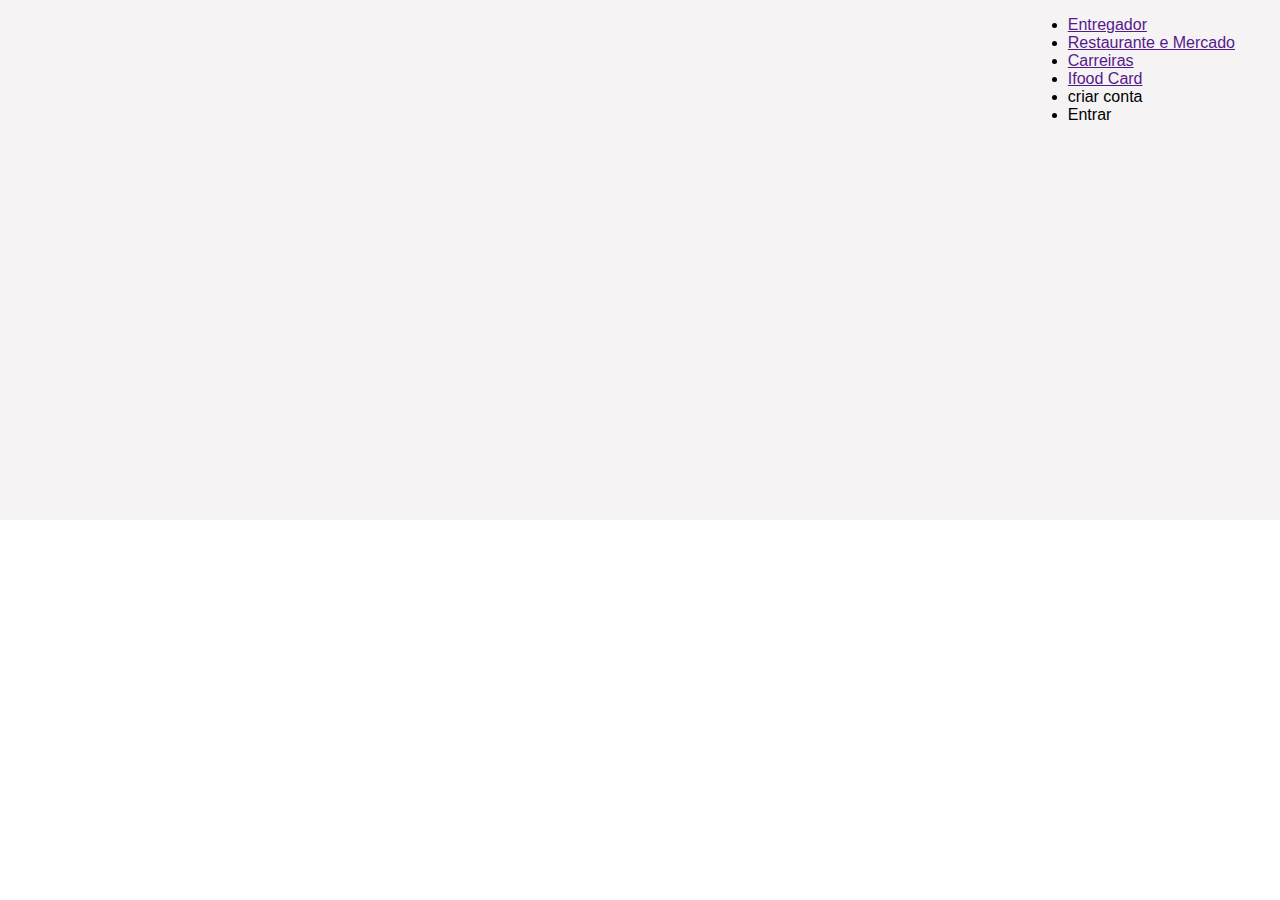
==== Ifood Início/index.html @ 611120ad "gio" ====
<!DOCTYPE html>
<html lang="pt-BR">
<head>
    <meta charset="UTF-8">
    <meta name="viewport" content="width=device-width, initial-scale=1.0">
    <link rel="stylesheet" href="style.css">
    <title>Delivery de Comida e Mercado - Ifood</title>
</head>
<body>
    <div class="container">
        <div class="hero">
            <div class="header">
                <ul>
                    <li><a href="">Entregador</a></li>
                    <li><a href="">Restaurante e Mercado</a></li>
                    <li><a href="">Carreiras</a></li>
                    <li><a href="">Ifood Card</a></li>
                    <li>criar conta</li>
                    <li>Entrar</li>
                </ul>
            </div>
        </div>
    </div>
    
</body>
</html>
---- Ifood Início/style.css ----
* {
    box-sizing:border-box;
}
body {
    height: 100vh;
    margin: 0 auto;
    font-family: Helvetica, sans-serif;
    font-size: 16px;
}
.container {
    width: 100%;
    height: 100%;
}
.hero {
    height: 80%;
    max-height: 520px;
    background: #f5f3f4;
}
.header {
    display: flex;
    justify-content: flex-end;
    margin: 0 45px;
}
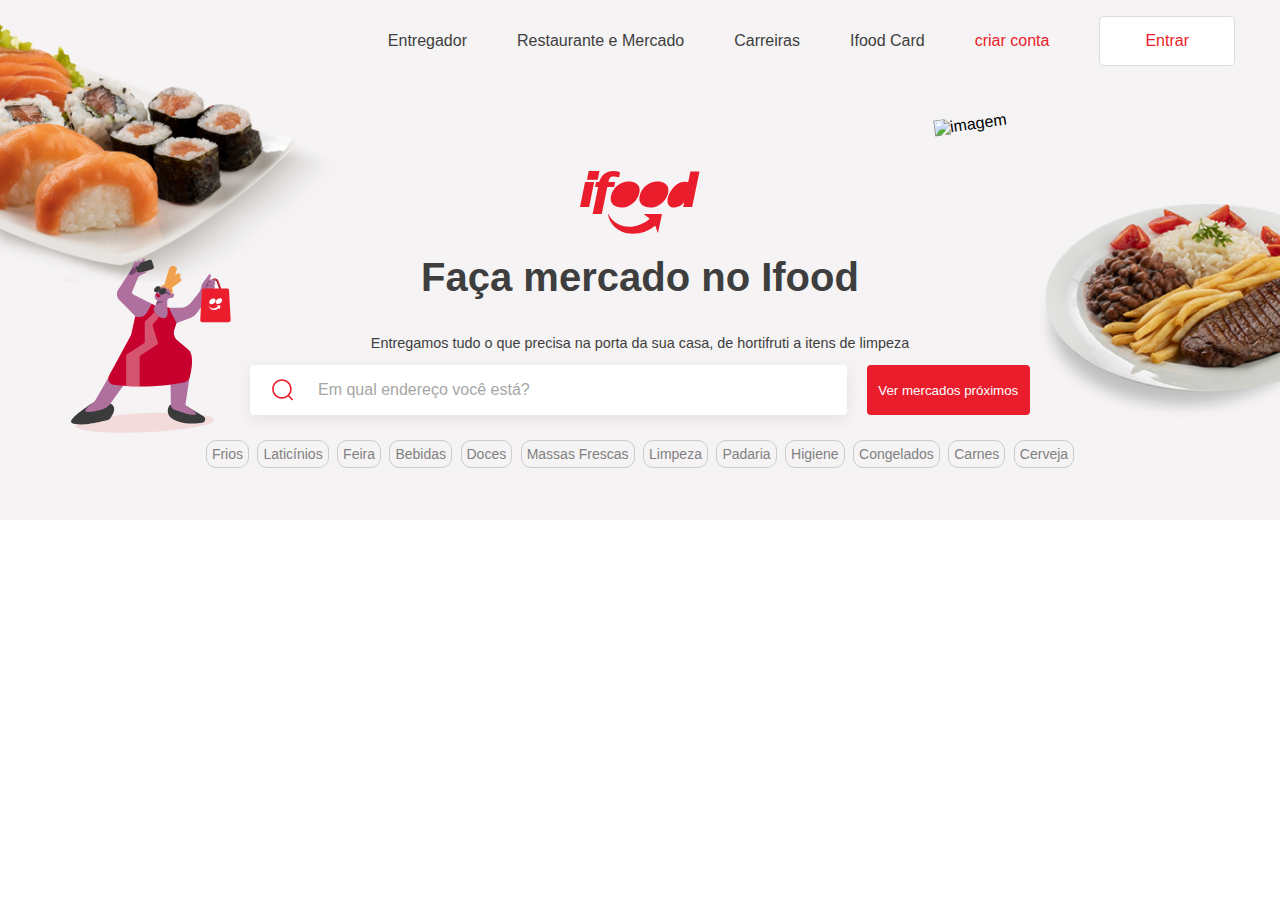
==== commit ef7f9d06: "gio" ====
--- a/Ifood Início/index.html
+++ b/Ifood Início/index.html
@@ -9,18 +9,56 @@
 <body>
     <div class="container">
         <div class="hero">
+            <!--HEADER-->
             <div class="header">
                 <ul>
                     <li><a href="">Entregador</a></li>
                     <li><a href="">Restaurante e Mercado</a></li>
                     <li><a href="">Carreiras</a></li>
                     <li><a href="">Ifood Card</a></li>
-                    <li>criar conta</li>
+                    <li class="conta">criar conta</li>
                     <li>Entrar</li>
                 </ul>
             </div>
+
+            <!--BACKGROUND-->
+            <div class="bg">
+                <div class="left">
+                    <img src="dish-left.png" alt="">
+                    <img class="svg" src="left.svg" alt="">
+                </div>
+                <div class="right">
+                    <img class="svg" src="rigth.svg" alt="imagem">
+                    <img src="dish-right.png" alt="">
+                </div>
+                <div class="content">
+                    <img class="logo" src="logo.svg" alt="">
+                    <h2>Faça mercado no Ifood</h2>
+                    <p>Entregamos tudo o que precisa na porta da sua casa, de hortifruti a itens de limpeza</p>
+                    <div class="form">
+                        <div class="search">
+                            <img src="search.svg" alt="">
+                            <input type="text" placeholder="Em qual endereço você está?">
+                        </div>
+                        <button>Ver mercados próximos</button>
+                    </div>
+                    <div class="tags">
+                        <span>Frios</span>
+                        <span>Laticínios</span>
+                        <span>Feira</span>
+                        <span>Bebidas</span>
+                        <span>Doces</span>
+                        <span>Massas Frescas</span>
+                        <span>Limpeza</span>
+                        <span>Padaria</span>
+                        <span>Higiene</span>
+                        <span>Congelados</span>
+                        <span>Carnes</span>
+                        <span>Cerveja</span>
+                    </div>
+                </div>
+            </div>
         </div>
     </div>
-    
 </body>
 </html>--- a/Ifood Início/style.css
+++ b/Ifood Início/style.css
@@ -20,4 +20,136 @@
     display: flex;
     justify-content: flex-end;
     margin: 0 45px;
+}
+.header ul {
+    display: flex;
+    align-items: center;
+}
+.header ul li {
+    list-style: none;
+    margin: 0 25px;
+    color: #3e3e3e;
+}
+.header ul li a {
+    text-decoration: none;
+    color: #3e3e3e;
+}
+.header ul li a:hover {
+    color: #ea1d2c;
+}
+.header ul li {
+    color: #ea1d2c;
+}
+.header ul li:last-child {
+    background: #fff;
+    padding: 15px 45px; 
+    margin: 0 0 0 25px;
+    border-radius: 5px;
+    border: 1px solid #dcdcdc;
+    font-weight: 500;
+}
+.header ul li:last-child:hover {
+    background: #ea1d2c;
+    color: #fff;
+}
+.bg {
+    display: flex;
+    height: 100%;
+    padding-bottom: 20px;
+}
+.left img {
+    position: absolute;
+    width: 400px;
+    top: 0;
+    left: 0;
+}
+.left .svg {
+    width: 160px;
+    height: 180px;
+    left: 71px;
+    top: 257px;
+}
+.right img {
+    position: absolute;
+    width: 240px;
+    top: 204px;
+    right: 0;
+}
+.right .svg {
+    width: 198px;
+    height: 172px;
+    right: 138px;
+    top: 106px;
+    transform: rotate(-8deg); 
+}
+.content {
+    width: 100%;
+    display: flex;
+    flex-direction: column;
+    justify-content: center;
+    align-items: center;
+}
+.content .logo {
+    width: 120px;
+}
+.content h2 {
+    font-size: 2.5rem;
+    color: #3e3e3e;
+    font-weight: 600;
+    margin: 20px 0;
+}
+.content p {
+    color: #3e3e3e;
+    font-size: 0.900rem;
+    font-weight: 500;
+}
+.form {
+    width: 100%;
+    max-width: 780px;
+    display: flex;
+}
+.form .search {
+    width: 100%;
+    max-width: 650px;
+    background: #fff;
+    height: 50px;
+    border-radius: 4px;
+    margin-right: 20px;
+    display: flex;
+    box-shadow: 0 4px 16px rgba(0,0,0,0.08);
+}
+.form .search img {
+    width: 26px;
+    margin: 0 20px;
+}
+.form .search input {
+    width: 100%;
+    background: transparent;
+    border: 0;
+    outline: none;
+    font-size: 1rem;
+}
+.form .search input::placeholder {
+    font-weight: 400;
+    color: #a6a6a6;
+}
+.form button {
+    width: 210px;
+    background: #ea1d2c;
+    color: #fff;
+    font-weight: 400;
+    border: 0;
+    border-radius: 4px;
+}
+.tags {
+    margin: 30px 0;
+}
+.tags span {
+    font-size: 0.875rem;
+    font-weight: 400;
+    color: #818181;
+    border: 1px solid #ccc;
+    padding: 5px;
+    border-radius: 10px;
+    margin: 2px;
 }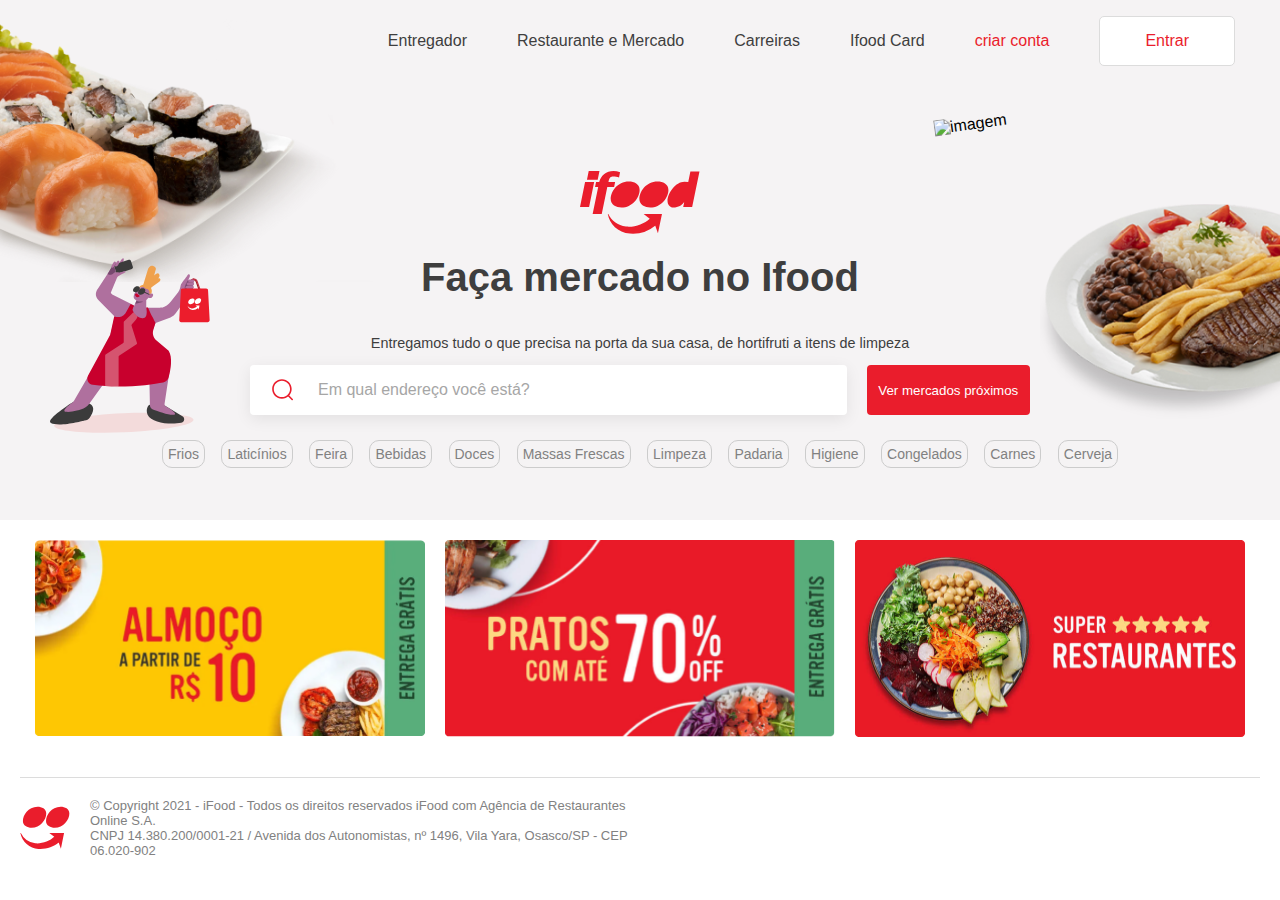
==== commit 726a824a: "gio" ====
--- a/Ifood Início/index.html
+++ b/Ifood Início/index.html
@@ -59,6 +59,15 @@
                 </div>
             </div>
         </div>
+        <div class="banner">
+            <img src="landing-banner-1.png" alt="">
+            <img src="landing-banner-2.png" alt="">
+            <img src="landing-banner-3.png" alt="">
+        </div>
+        <div class="footer">
+            <img src="logofooter.svg" alt="">
+            <span>© Copyright 2021 - iFood - Todos os direitos reservados iFood com Agência de Restaurantes <br /> Online S.A. <br /> CNPJ 14.380.200/0001-21 / Avenida dos Autonomistas, nº 1496, Vila Yara, Osasco/SP - CEP <br /> 06.020-902</span>
+        </div>
     </div>
 </body>
 </html>--- a/Ifood Início/style.css
+++ b/Ifood Início/style.css
@@ -66,7 +66,7 @@
 .left .svg {
     width: 160px;
     height: 180px;
-    left: 71px;
+    left: 50px;
     top: 257px;
 }
 .right img {
@@ -151,5 +151,33 @@
     border: 1px solid #ccc;
     padding: 5px;
     border-radius: 10px;
-    margin: 2px;
+    margin: 6px;
+}
+.banner {
+    display: flex;
+    justify-content: center;
+    padding: 20px;
+}
+.banner img {
+    width: 100%;
+    max-width: 390px;
+    margin: 0 10px;
+    transition: 0.2s;
+}
+.banner img:hover {
+    transform: scale(1.02);
+}
+.footer {
+    margin: 20px;
+    border-top: 1px solid #dcdcdc;
+    display: flex;
+    padding: 20px 0;
+}
+.footer img {
+    width: 50px;
+}
+.footer span {
+    font-size: 0.8125rem;
+    color: #818181;
+    margin: 0 20px;
 }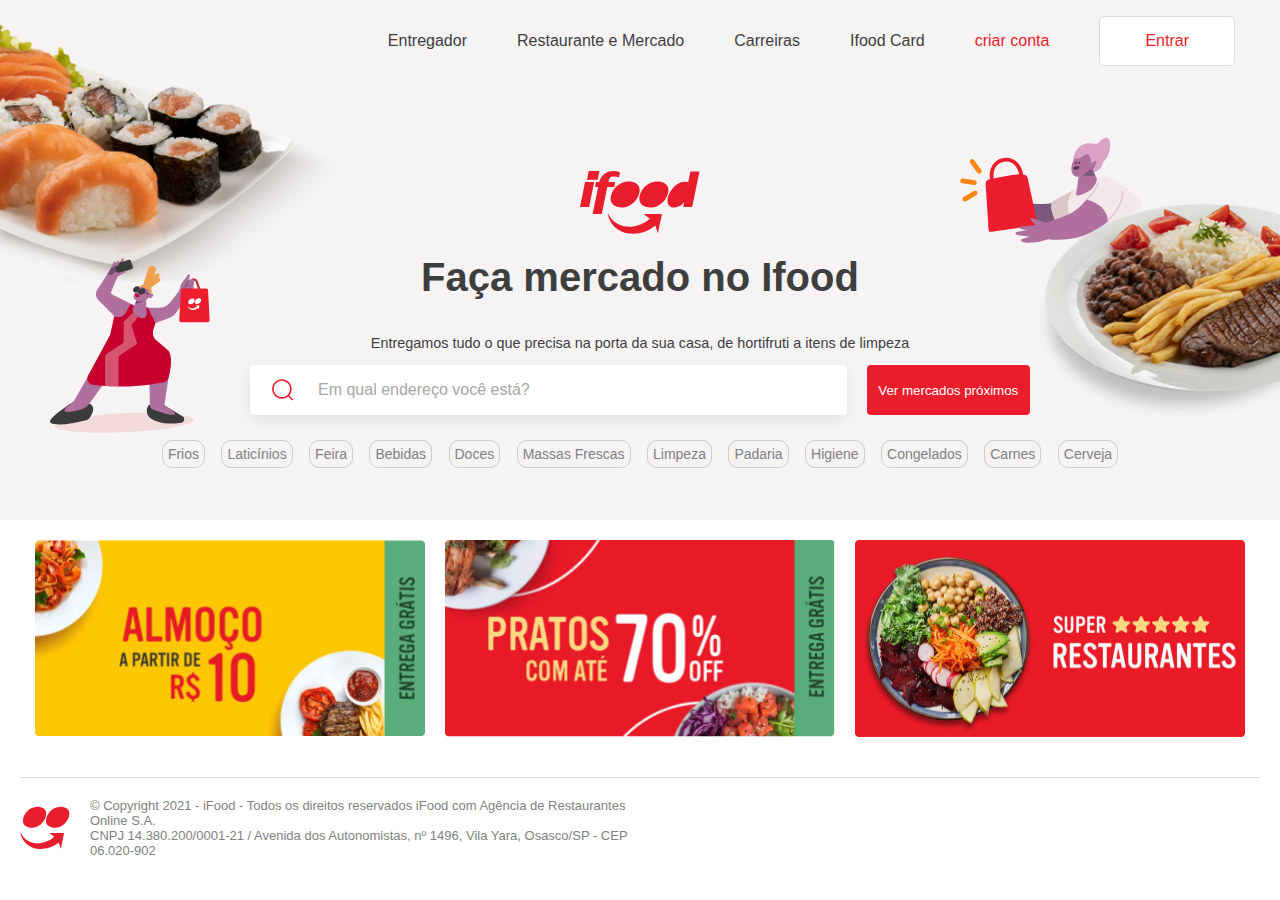
==== commit 019165a4: "gio" ====
--- a/Ifood Início/index.html
+++ b/Ifood Início/index.html
@@ -28,7 +28,7 @@
                     <img class="svg" src="left.svg" alt="">
                 </div>
                 <div class="right">
-                    <img class="svg" src="rigth.svg" alt="imagem">
+                    <img class="svg" src="right.svg" alt="imagem">
                     <img src="dish-right.png" alt="">
                 </div>
                 <div class="content">
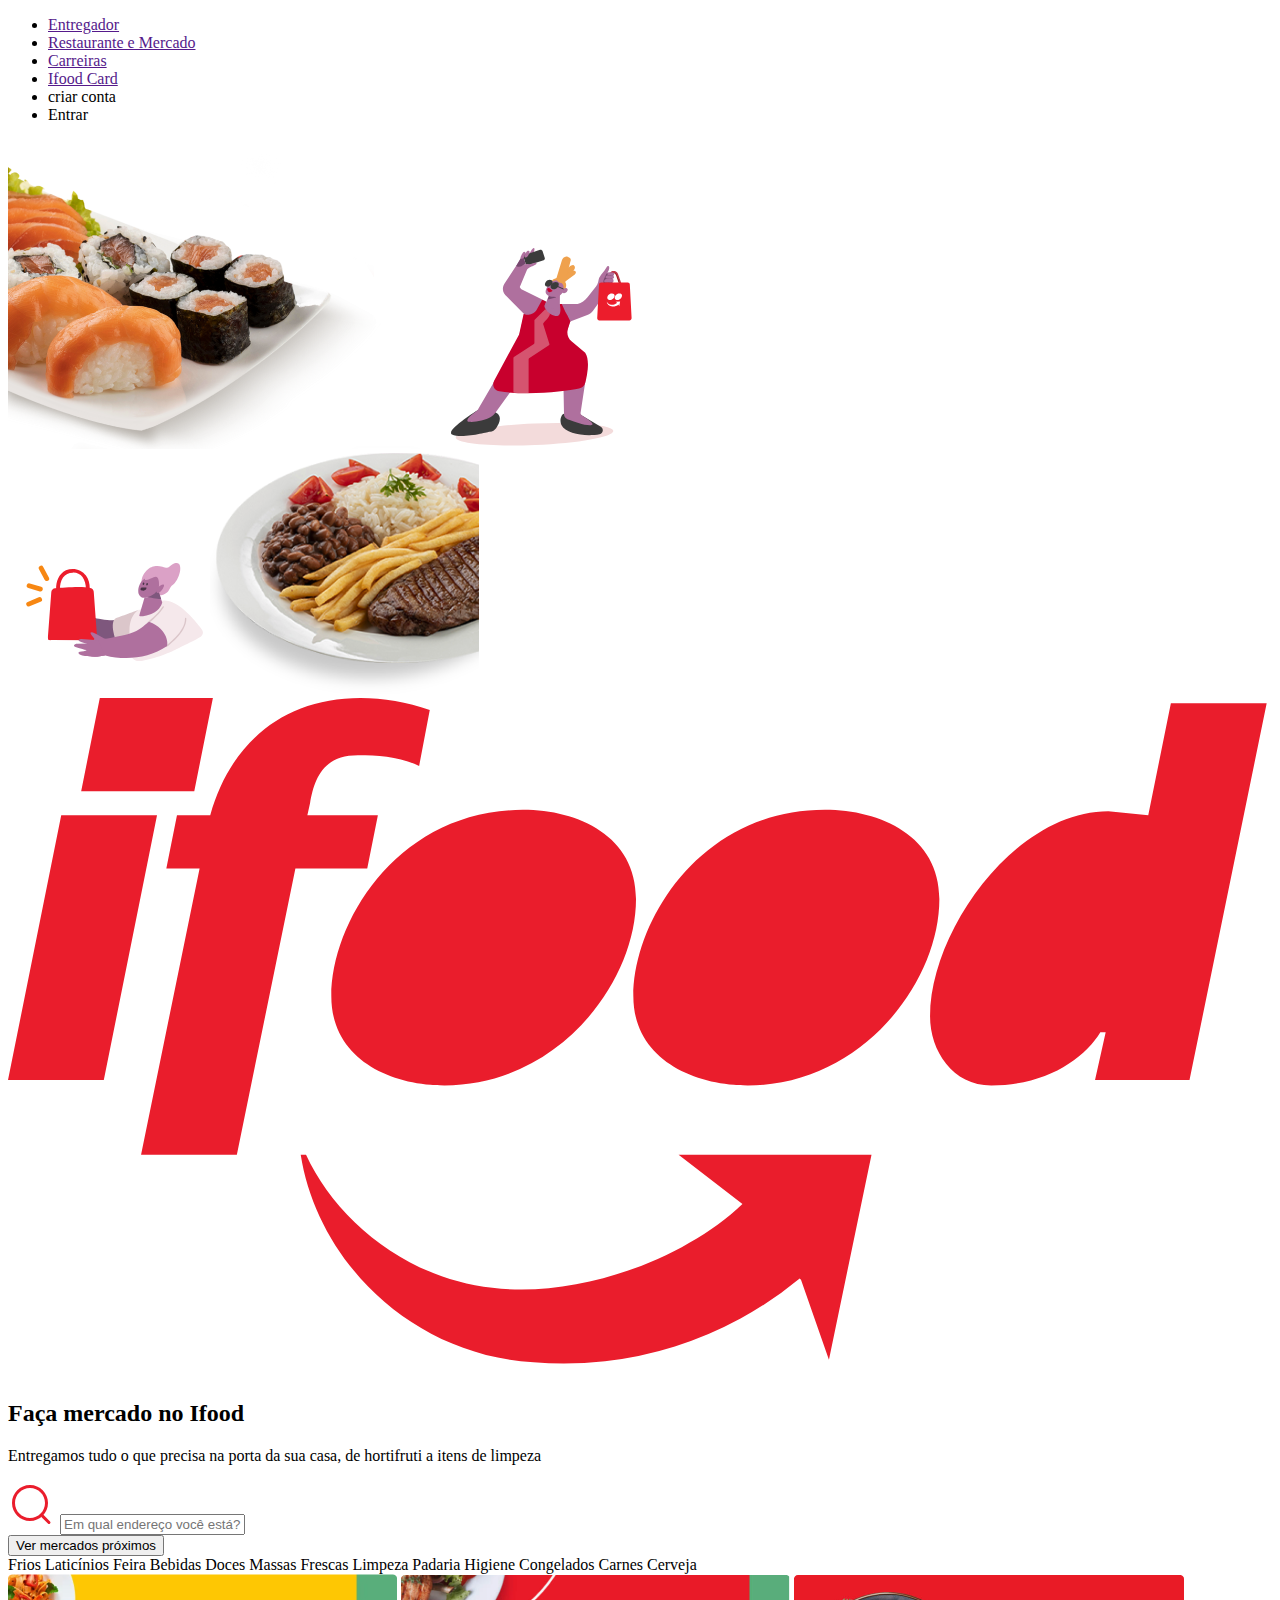
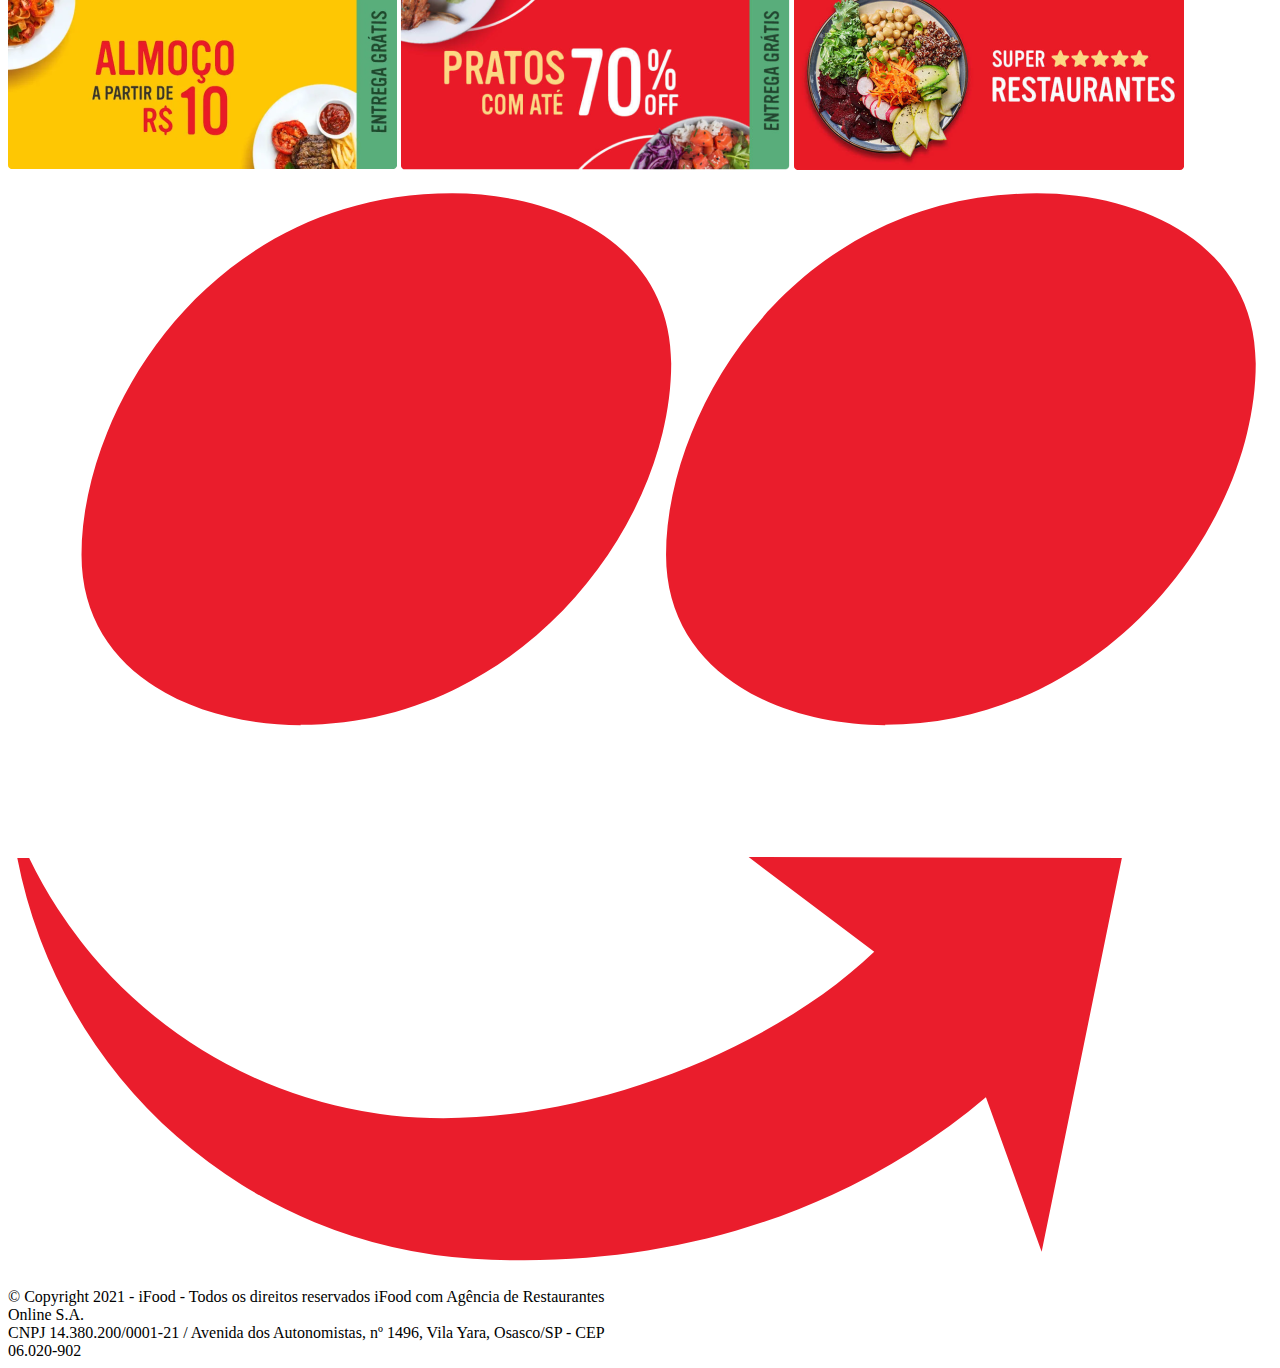
==== commit 96004c58: "gio" ====
--- a/Ifood Início/index.html
+++ b/Ifood Início/index.html
@@ -1,10 +1,11 @@
 <!DOCTYPE html>
 <html lang="pt-BR">
 <head>
+    <link rel="stylesheet" href="style_entrar.css">
     <meta charset="UTF-8">
     <meta name="viewport" content="width=device-width, initial-scale=1.0">
-    <link rel="stylesheet" href="style.css">
     <title>Delivery de Comida e Mercado - Ifood</title>
+    <link rel="icon" href="icon_ifood.png" type="image/x-icon">
 </head>
 <body>
     <div class="container">
